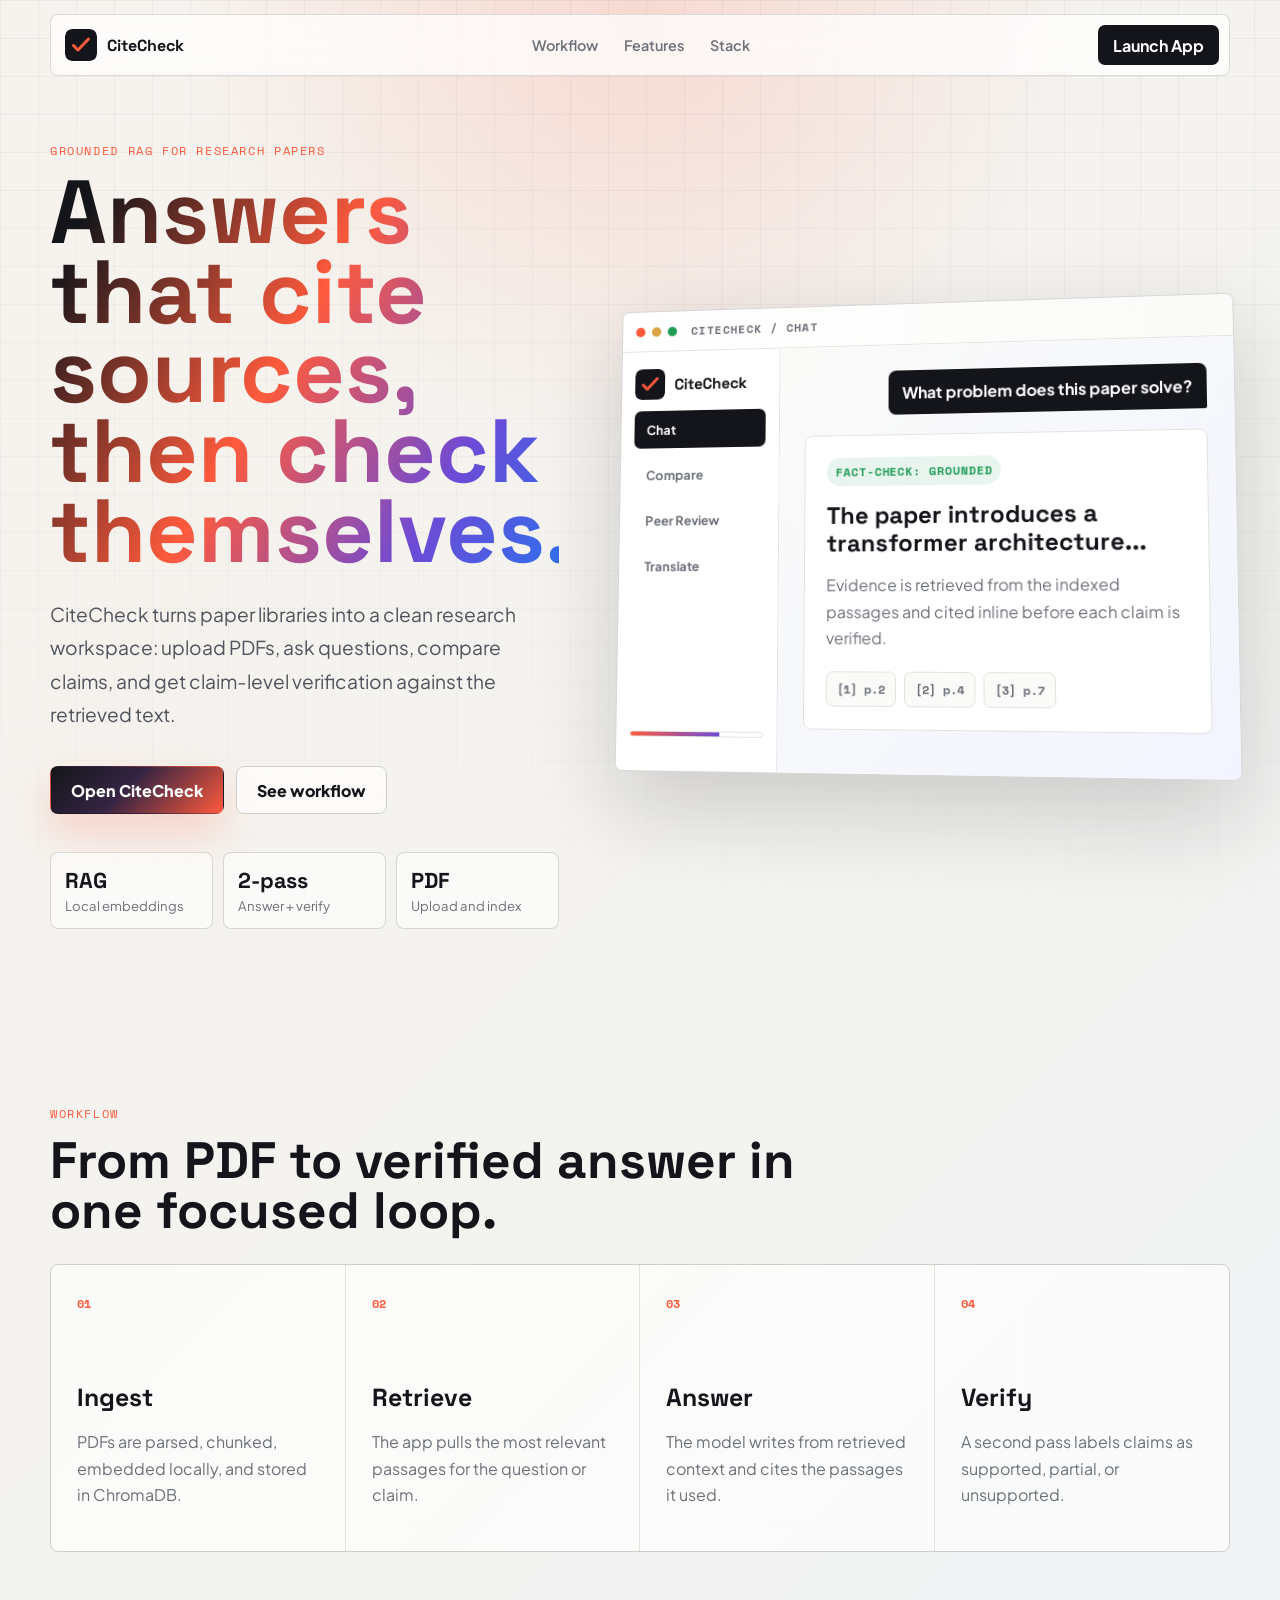
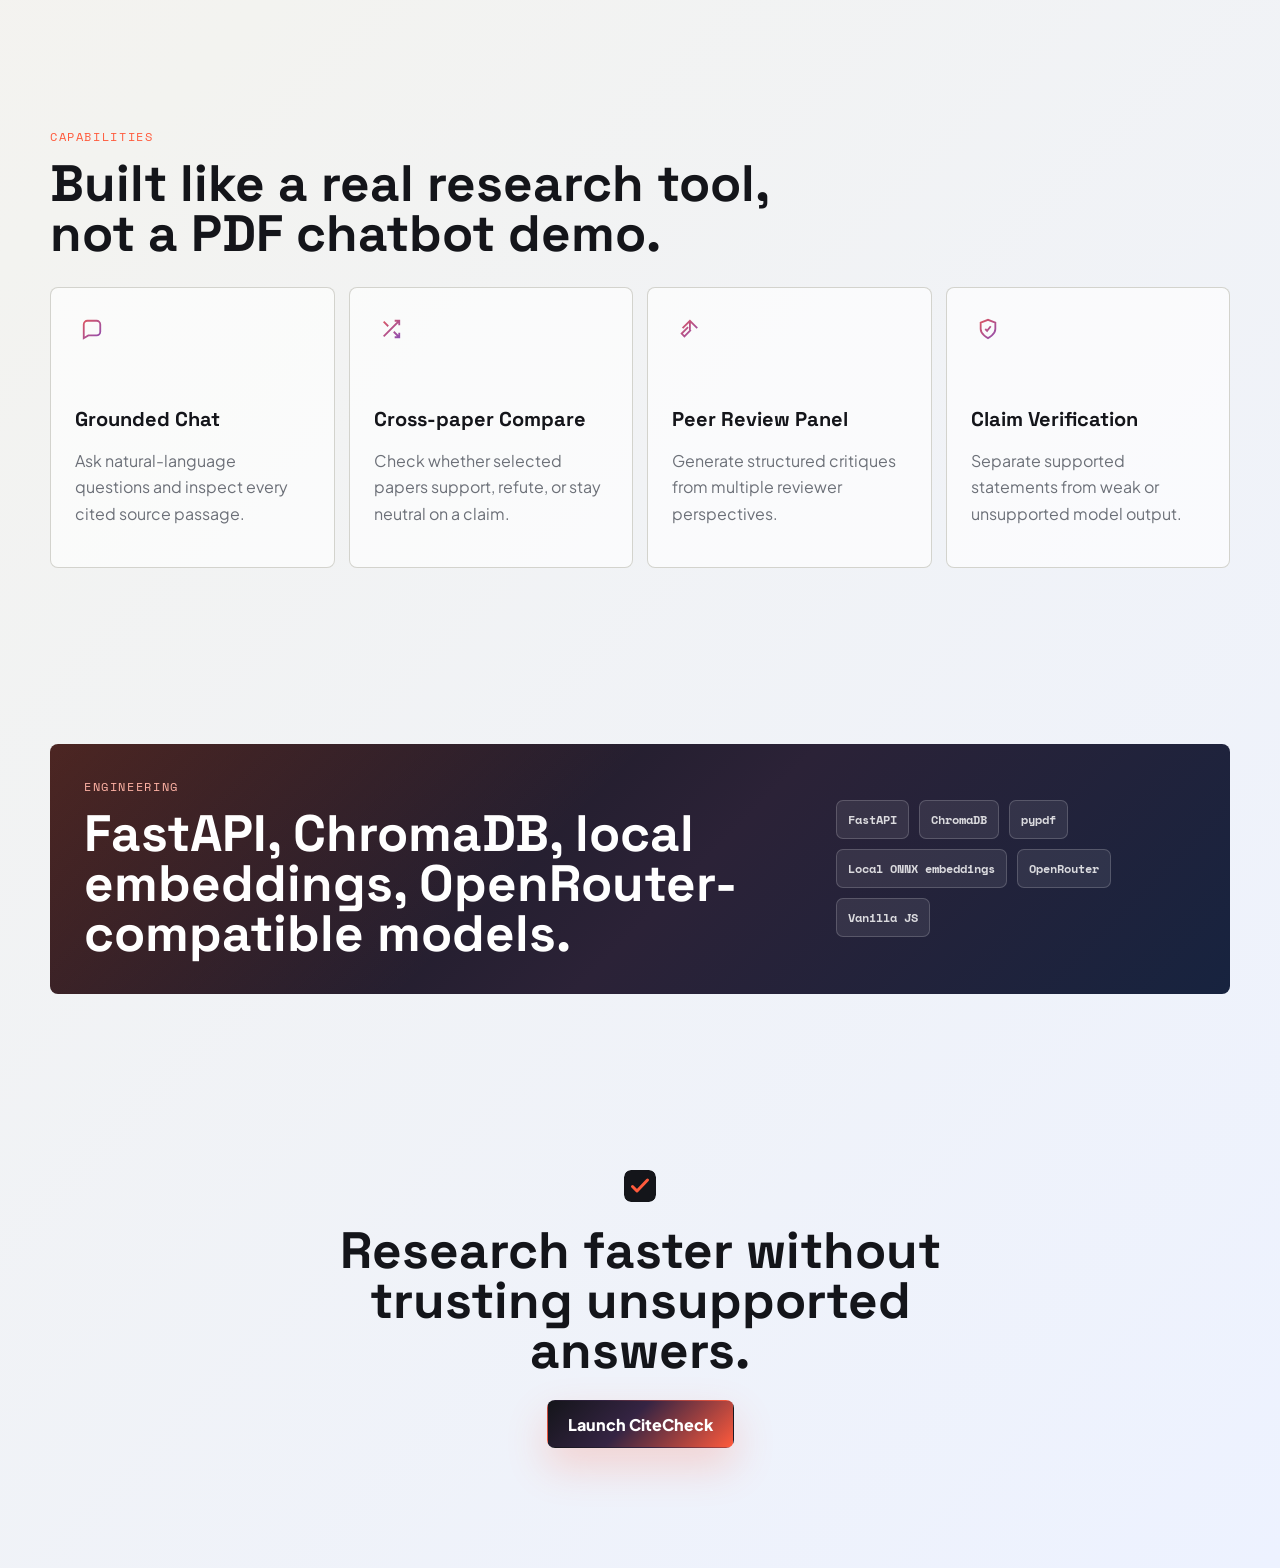
==== landing/index.html @ 8d95952c "Add Netlify landing page" ====
<!doctype html>
<html lang="en">
<head>
  <meta charset="utf-8" />
  <meta name="viewport" content="width=device-width, initial-scale=1" />
  <meta name="description" content="CiteCheck is a research-paper assistant that answers from PDFs, verifies claims, compares papers, and drafts peer-review style critiques." />
  <title>CiteCheck - Research Paper Assistant</title>
  <link rel="icon" type="image/svg+xml" href="favicon.svg" />
  <link rel="preconnect" href="https://fonts.googleapis.com" />
  <link rel="preconnect" href="https://fonts.gstatic.com" crossorigin />
  <link href="https://fonts.googleapis.com/css2?family=Space+Grotesk:wght@500;600;700&family=Plus+Jakarta+Sans:wght@400;500;600;700&family=Space+Mono:wght@400;700&display=swap" rel="stylesheet" />
  <link rel="stylesheet" href="styles.css" />
</head>
<body>
  <div class="page-shell">
    <header class="site-header" data-nav>
      <a class="brand" href="#top" aria-label="CiteCheck home">
        <img src="favicon.svg" alt="" />
        <span>CiteCheck</span>
      </a>
      <nav class="nav-links" aria-label="Primary navigation">
        <a href="#workflow">Workflow</a>
        <a href="#features">Features</a>
        <a href="#stack">Stack</a>
      </nav>
      <a class="nav-cta" href="https://web-production-8fa04.up.railway.app/" target="_blank" rel="noreferrer">Launch App</a>
    </header>

    <main id="top">
      <section class="hero section">
        <div class="hero-copy reveal">
          <p class="eyebrow">Grounded RAG for research papers</p>
          <h1>Answers that cite sources, then check themselves.</h1>
          <p class="hero-text">
            CiteCheck turns paper libraries into a clean research workspace: upload PDFs,
            ask questions, compare claims, and get claim-level verification against the retrieved text.
          </p>
          <div class="hero-actions">
            <a class="btn primary" href="https://web-production-8fa04.up.railway.app/" target="_blank" rel="noreferrer">Open CiteCheck</a>
            <a class="btn secondary" href="#workflow">See workflow</a>
          </div>
          <div class="metric-row" aria-label="Project highlights">
            <div><strong>RAG</strong><span>Local embeddings</span></div>
            <div><strong>2-pass</strong><span>Answer + verify</span></div>
            <div><strong>PDF</strong><span>Upload and index</span></div>
          </div>
        </div>

        <div class="product-stage reveal" data-depth>
          <div class="window">
            <div class="window-bar">
              <span></span><span></span><span></span>
              <p>CiteCheck / Chat</p>
            </div>
            <div class="workspace-preview">
              <aside>
                <div class="mini-brand"><img src="favicon.svg" alt="" /><b>CiteCheck</b></div>
                <button class="active">Chat</button>
                <button>Compare</button>
                <button>Peer Review</button>
                <button>Translate</button>
                <div class="meter"><i></i></div>
              </aside>
              <div class="chat-preview">
                <div class="query">What problem does this paper solve?</div>
                <article>
                  <span class="tag">Fact-check: Grounded</span>
                  <h2>The paper introduces a transformer architecture...</h2>
                  <p>Evidence is retrieved from the indexed passages and cited inline before each claim is verified.</p>
                  <div class="source-grid">
                    <span>[1] p.2</span>
                    <span>[2] p.4</span>
                    <span>[3] p.7</span>
                  </div>
                </article>
              </div>
            </div>
          </div>
        </div>
      </section>

      <section class="section workflow" id="workflow">
        <div class="section-head reveal">
          <p class="eyebrow">Workflow</p>
          <h2>From PDF to verified answer in one focused loop.</h2>
        </div>
        <div class="timeline">
          <div class="step reveal">
            <span>01</span>
            <h3>Ingest</h3>
            <p>PDFs are parsed, chunked, embedded locally, and stored in ChromaDB.</p>
          </div>
          <div class="step reveal">
            <span>02</span>
            <h3>Retrieve</h3>
            <p>The app pulls the most relevant passages for the question or claim.</p>
          </div>
          <div class="step reveal">
            <span>03</span>
            <h3>Answer</h3>
            <p>The model writes from retrieved context and cites the passages it used.</p>
          </div>
          <div class="step reveal">
            <span>04</span>
            <h3>Verify</h3>
            <p>A second pass labels claims as supported, partial, or unsupported.</p>
          </div>
        </div>
      </section>

      <section class="section features" id="features">
        <div class="section-head reveal">
          <p class="eyebrow">Capabilities</p>
          <h2>Built like a real research tool, not a PDF chatbot demo.</h2>
        </div>
        <div class="feature-grid">
          <article class="feature-card reveal">
            <i data-icon="messages"></i>
            <h3>Grounded Chat</h3>
            <p>Ask natural-language questions and inspect every cited source passage.</p>
          </article>
          <article class="feature-card reveal">
            <i data-icon="compare"></i>
            <h3>Cross-paper Compare</h3>
            <p>Check whether selected papers support, refute, or stay neutral on a claim.</p>
          </article>
          <article class="feature-card reveal">
            <i data-icon="review"></i>
            <h3>Peer Review Panel</h3>
            <p>Generate structured critiques from multiple reviewer perspectives.</p>
          </article>
          <article class="feature-card reveal">
            <i data-icon="shield"></i>
            <h3>Claim Verification</h3>
            <p>Separate supported statements from weak or unsupported model output.</p>
          </article>
        </div>
      </section>

      <section class="section stack" id="stack">
        <div class="stack-panel reveal">
          <div>
            <p class="eyebrow">Engineering</p>
            <h2>FastAPI, ChromaDB, local embeddings, OpenRouter-compatible models.</h2>
          </div>
          <div class="stack-list">
            <span>FastAPI</span>
            <span>ChromaDB</span>
            <span>pypdf</span>
            <span>Local ONNX embeddings</span>
            <span>OpenRouter</span>
            <span>Vanilla JS</span>
          </div>
        </div>
      </section>

      <section class="section final-cta reveal">
        <img src="favicon.svg" alt="" />
        <h2>Research faster without trusting unsupported answers.</h2>
        <a class="btn primary" href="https://web-production-8fa04.up.railway.app/" target="_blank" rel="noreferrer">Launch CiteCheck</a>
      </section>
    </main>
  </div>

  <script src="app.js"></script>
</body>
</html>
---- landing/styles.css ----
:root {
  --bg: #f3f3f0;
  --surface: #ffffff;
  --surface-2: #fafaf8;
  --ink: #14151a;
  --muted: #6c7078;
  --faint: #9a9ea6;
  --line: #e3e3de;
  --line-strong: #cfcfc8;
  --accent: #ff5a3c;
  --green: #1f9d57;
  --violet: #6d4ad6;
  --blue: #2f6fed;
  --font: "Plus Jakarta Sans", -apple-system, BlinkMacSystemFont, "Segoe UI", sans-serif;
  --display: "Space Grotesk", var(--font);
  --mono: "Space Mono", ui-monospace, monospace;
}

* { box-sizing: border-box; }
html { scroll-behavior: smooth; }
body {
  margin: 0;
  color: var(--ink);
  font-family: var(--font);
  background:
    radial-gradient(circle at 50% 0%, rgba(255, 90, 60, .16), transparent 28rem),
    linear-gradient(135deg, #f7f2ed 0%, #f3f3f0 42%, #edf2ff 100%);
  -webkit-font-smoothing: antialiased;
}

body::before {
  content: "";
  position: fixed;
  inset: 0;
  z-index: -1;
  background-image:
    linear-gradient(rgba(20, 21, 26, .055) 1px, transparent 1px),
    linear-gradient(90deg, rgba(20, 21, 26, .055) 1px, transparent 1px);
  background-size: 38px 38px;
  mask-image: linear-gradient(to bottom, rgba(0,0,0,.85), rgba(0,0,0,.15));
}

a { color: inherit; text-decoration: none; }
img { max-width: 100%; display: block; }

.page-shell { width: min(1180px, calc(100% - 32px)); margin: 0 auto; }

.site-header {
  position: sticky;
  top: 14px;
  z-index: 20;
  display: flex;
  align-items: center;
  justify-content: space-between;
  gap: 20px;
  margin: 14px 0 24px;
  padding: 10px 10px 10px 14px;
  border: 1px solid rgba(207, 207, 200, .75);
  border-radius: 8px;
  background: rgba(255, 255, 255, .72);
  backdrop-filter: blur(18px);
  transition: box-shadow .2s ease, border-color .2s ease;
}

.site-header.is-scrolled {
  border-color: rgba(20, 21, 26, .16);
  box-shadow: 0 18px 48px rgba(20, 21, 26, .10);
}

.brand, .mini-brand {
  display: inline-flex;
  align-items: center;
  gap: 10px;
  font-family: var(--display);
  font-weight: 700;
}

.brand img, .mini-brand img, .final-cta img { width: 32px; height: 32px; border-radius: 7px; }
.nav-links { display: flex; align-items: center; gap: 26px; color: var(--muted); font-size: .9rem; font-weight: 600; }
.nav-links a:hover { color: var(--ink); }
.nav-cta {
  display: inline-flex;
  align-items: center;
  justify-content: center;
  min-height: 40px;
  padding: 0 15px;
  border-radius: 7px;
  color: #fff;
  font-weight: 700;
  background: var(--ink);
}

.section { padding: 88px 0; }
.hero {
  min-height: calc(100vh - 90px);
  display: grid;
  grid-template-columns: minmax(0, .9fr) minmax(430px, 1.1fr);
  gap: 48px;
  align-items: center;
  padding-top: 42px;
}

.eyebrow {
  margin: 0 0 14px;
  font-family: var(--mono);
  font-size: .72rem;
  letter-spacing: .14em;
  text-transform: uppercase;
  color: var(--accent);
}

h1, h2, h3 { margin: 0; font-family: var(--display); letter-spacing: 0; }
h1 {
  max-width: 740px;
  font-size: clamp(3.15rem, 7vw, 7.1rem);
  line-height: .89;
  background: linear-gradient(120deg, #14151a 8%, #ff5a3c 46%, #6d4ad6 78%, #2f6fed 100%);
  -webkit-background-clip: text;
  background-clip: text;
  color: transparent;
}

.hero-text {
  max-width: 640px;
  margin: 26px 0 0;
  color: #4f535c;
  font-size: clamp(1rem, 1.7vw, 1.2rem);
  line-height: 1.75;
}

.hero-actions { display: flex; flex-wrap: wrap; gap: 12px; margin-top: 34px; }
.btn {
  display: inline-flex;
  align-items: center;
  justify-content: center;
  min-height: 48px;
  padding: 0 20px;
  border-radius: 8px;
  border: 1px solid var(--line-strong);
  font-weight: 800;
  transition: transform .18s ease, box-shadow .18s ease, border-color .18s ease;
}
.btn:hover { transform: translateY(-2px); }
.btn.primary {
  color: #fff;
  border-color: transparent;
  background: linear-gradient(135deg, var(--ink), #352443 44%, var(--accent));
  box-shadow: 0 18px 40px rgba(255, 90, 60, .22);
}
.btn.secondary { background: rgba(255, 255, 255, .68); }
.btn.secondary:hover { border-color: var(--ink); }

.metric-row {
  display: grid;
  grid-template-columns: repeat(3, minmax(0, 1fr));
  gap: 10px;
  max-width: 560px;
  margin-top: 38px;
}
.metric-row div {
  padding: 14px;
  border: 1px solid rgba(207, 207, 200, .82);
  border-radius: 8px;
  background: rgba(255, 255, 255, .58);
}
.metric-row strong { display: block; font-family: var(--display); font-size: 1.35rem; }
.metric-row span { display: block; margin-top: 3px; color: var(--muted); font-size: .82rem; }

.product-stage { perspective: 1200px; }
.window {
  overflow: hidden;
  border: 1px solid rgba(20, 21, 26, .16);
  border-radius: 8px;
  background: rgba(255,255,255,.74);
  box-shadow: 0 34px 90px rgba(20, 21, 26, .18);
  transform: rotateX(4deg) rotateY(-7deg);
  transition: transform .35s ease;
}
.product-stage:hover .window { transform: rotateX(0) rotateY(0) translateY(-4px); }
.window-bar {
  display: flex;
  align-items: center;
  gap: 7px;
  min-height: 42px;
  padding: 0 14px;
  border-bottom: 1px solid var(--line);
  background: linear-gradient(90deg, #fff, #fafaf8);
}
.window-bar span { width: 10px; height: 10px; border-radius: 50%; background: var(--line-strong); }
.window-bar span:nth-child(1) { background: var(--accent); }
.window-bar span:nth-child(2) { background: #d9a441; }
.window-bar span:nth-child(3) { background: var(--green); }
.window-bar p { margin-left: 8px; color: var(--muted); font: 700 .72rem var(--mono); text-transform: uppercase; letter-spacing: .12em; }

.workspace-preview { display: grid; grid-template-columns: 168px 1fr; min-height: 430px; }
.workspace-preview aside {
  padding: 18px 14px;
  border-right: 1px solid var(--line);
  background: var(--surface);
}
.workspace-preview aside button {
  display: block;
  width: 100%;
  margin-top: 8px;
  padding: 10px 12px;
  border: 1px solid transparent;
  border-radius: 7px;
  color: var(--muted);
  background: transparent;
  text-align: left;
  font: 700 .82rem var(--font);
}
.workspace-preview aside button.active { color: #fff; background: var(--ink); }
.meter { height: 6px; margin-top: 148px; overflow: hidden; border: 1px solid var(--line); border-radius: 999px; }
.meter i { display: block; width: 68%; height: 100%; background: linear-gradient(90deg, var(--accent), var(--violet)); }
.chat-preview { padding: 26px; background: linear-gradient(135deg, #fafaf8, #f2f5ff); }
.query {
  width: fit-content;
  margin-left: auto;
  padding: 12px 14px;
  border-radius: 8px 8px 2px 8px;
  color: #fff;
  background: var(--ink);
  font-weight: 700;
}
.chat-preview article {
  margin-top: 20px;
  padding: 22px;
  border: 1px solid var(--line);
  border-radius: 8px;
  background: #fff;
}
.tag {
  display: inline-flex;
  padding: 6px 9px;
  border-radius: 999px;
  color: var(--green);
  background: rgba(31, 157, 87, .10);
  font: 700 .72rem var(--mono);
  text-transform: uppercase;
  letter-spacing: .08em;
}
.chat-preview h2 { margin-top: 16px; font-size: 1.5rem; line-height: 1.15; }
.chat-preview p { color: var(--muted); line-height: 1.65; }
.source-grid { display: flex; gap: 8px; flex-wrap: wrap; margin-top: 20px; }
.source-grid span {
  padding: 8px 10px;
  border: 1px solid var(--line);
  border-radius: 7px;
  color: var(--muted);
  background: var(--surface-2);
  font: 700 .75rem var(--mono);
}

.section-head { max-width: 780px; margin-bottom: 28px; }
.section-head h2, .stack-panel h2, .final-cta h2 {
  font-size: clamp(2rem, 4vw, 4rem);
  line-height: .98;
}

.timeline {
  display: grid;
  grid-template-columns: repeat(4, minmax(0, 1fr));
  border: 1px solid var(--line-strong);
  border-radius: 8px;
  overflow: hidden;
  background: rgba(255,255,255,.62);
}
.step {
  min-height: 260px;
  padding: 26px;
  border-right: 1px solid var(--line);
}
.step:last-child { border-right: 0; }
.step span { color: var(--accent); font: 700 .76rem var(--mono); }
.step h3 { margin-top: 70px; font-size: 1.55rem; }
.step p { color: var(--muted); line-height: 1.65; }

.feature-grid {
  display: grid;
  grid-template-columns: repeat(4, minmax(0, 1fr));
  gap: 14px;
}
.feature-card {
  min-height: 250px;
  padding: 24px;
  border: 1px solid rgba(207,207,200,.9);
  border-radius: 8px;
  background: rgba(255, 255, 255, .64);
  transition: transform .18s ease, border-color .18s ease, box-shadow .18s ease;
}
.feature-card:hover {
  transform: translateY(-5px);
  border-color: rgba(255,90,60,.5);
  box-shadow: 0 22px 50px rgba(20, 21, 26, .10);
}
.feature-card i {
  display: block;
  width: 34px;
  height: 34px;
  border-radius: 8px;
  background: linear-gradient(135deg, var(--accent), var(--violet));
  mask: var(--icon) center / 22px 22px no-repeat;
}
.feature-card [data-icon="messages"] { --icon: url("data:image/svg+xml,%3Csvg xmlns='http://www.w3.org/2000/svg' fill='none' viewBox='0 0 24 24' stroke='black' stroke-width='2'%3E%3Cpath d='M21 15a4 4 0 0 1-4 4H8l-5 3V7a4 4 0 0 1 4-4h10a4 4 0 0 1 4 4z'/%3E%3C/svg%3E"); }
.feature-card [data-icon="compare"] { --icon: url("data:image/svg+xml,%3Csvg xmlns='http://www.w3.org/2000/svg' fill='none' viewBox='0 0 24 24' stroke='black' stroke-width='2'%3E%3Cpath d='M16 3h5v5M4 20l17-17M21 16v5h-5M15 15l6 6M4 4l5 5'/%3E%3C/svg%3E"); }
.feature-card [data-icon="review"] { --icon: url("data:image/svg+xml,%3Csvg xmlns='http://www.w3.org/2000/svg' fill='none' viewBox='0 0 24 24' stroke='black' stroke-width='2'%3E%3Cpath d='m14 13-7 7-3-3 7-7M5 11l8-8 8 8M13 3v10'/%3E%3C/svg%3E"); }
.feature-card [data-icon="shield"] { --icon: url("data:image/svg+xml,%3Csvg xmlns='http://www.w3.org/2000/svg' fill='none' viewBox='0 0 24 24' stroke='black' stroke-width='2'%3E%3Cpath d='M12 22s8-4 8-10V5l-8-3-8 3v7c0 6 8 10 8 10Z'/%3E%3Cpath d='m9 12 2 2 4-5'/%3E%3C/svg%3E"); }
.feature-card h3 { margin-top: 60px; font-size: 1.25rem; }
.feature-card p { color: var(--muted); line-height: 1.65; }

.stack-panel {
  display: grid;
  grid-template-columns: minmax(0, 1fr) 360px;
  gap: 40px;
  align-items: center;
  padding: 34px;
  border-radius: 8px;
  color: #fff;
  background:
    linear-gradient(135deg, rgba(255,90,60,.24), transparent 42%),
    linear-gradient(135deg, #14151a, #2b2237 54%, #17233f);
}
.stack-panel .eyebrow { color: #ffb3a5; }
.stack-list { display: flex; flex-wrap: wrap; gap: 10px; }
.stack-list span {
  padding: 9px 11px;
  border: 1px solid rgba(255,255,255,.18);
  border-radius: 7px;
  background: rgba(255,255,255,.08);
  color: rgba(255,255,255,.82);
  font: 700 .78rem var(--mono);
}

.final-cta {
  display: grid;
  place-items: center;
  text-align: center;
  gap: 24px;
  padding-bottom: 120px;
}
.final-cta h2 { max-width: 760px; }

.reveal {
  opacity: 0;
  transform: translateY(26px);
  transition: opacity .7s ease, transform .7s ease;
  transition-delay: var(--delay, 0ms);
}
.reveal.is-visible { opacity: 1; transform: translateY(0); }

@media (max-width: 980px) {
  .hero { grid-template-columns: 1fr; gap: 34px; }
  .product-stage { order: -1; }
  .window { transform: none; }
  .timeline, .feature-grid { grid-template-columns: repeat(2, minmax(0, 1fr)); }
  .step:nth-child(2) { border-right: 0; }
  .step:nth-child(-n+2) { border-bottom: 1px solid var(--line); }
  .stack-panel { grid-template-columns: 1fr; }
}

@media (max-width: 680px) {
  .page-shell { width: min(100% - 20px, 1180px); }
  .site-header { top: 8px; margin-top: 8px; }
  .nav-links { display: none; }
  .nav-cta { min-height: 38px; padding: 0 12px; font-size: .86rem; }
  .section { padding: 64px 0; }
  .hero { min-height: auto; padding-top: 24px; }
  h1 { font-size: clamp(3rem, 18vw, 4.7rem); }
  .metric-row, .timeline, .feature-grid { grid-template-columns: 1fr; }
  .workspace-preview { grid-template-columns: 1fr; }
  .workspace-preview aside { display: none; }
  .chat-preview { padding: 16px; }
  .query { margin-left: 0; }
  .step { min-height: auto; border-right: 0; border-bottom: 1px solid var(--line); }
  .step:last-child { border-bottom: 0; }
  .step h3 { margin-top: 44px; }
  .feature-card { min-height: 220px; }
}

@media (prefers-reduced-motion: reduce) {
  html { scroll-behavior: auto; }
  *, *::before, *::after {
    animation-duration: .01ms !important;
    animation-iteration-count: 1 !important;
    scroll-behavior: auto !important;
    transition-duration: .01ms !important;
  }
  .reveal { opacity: 1; transform: none; }
}
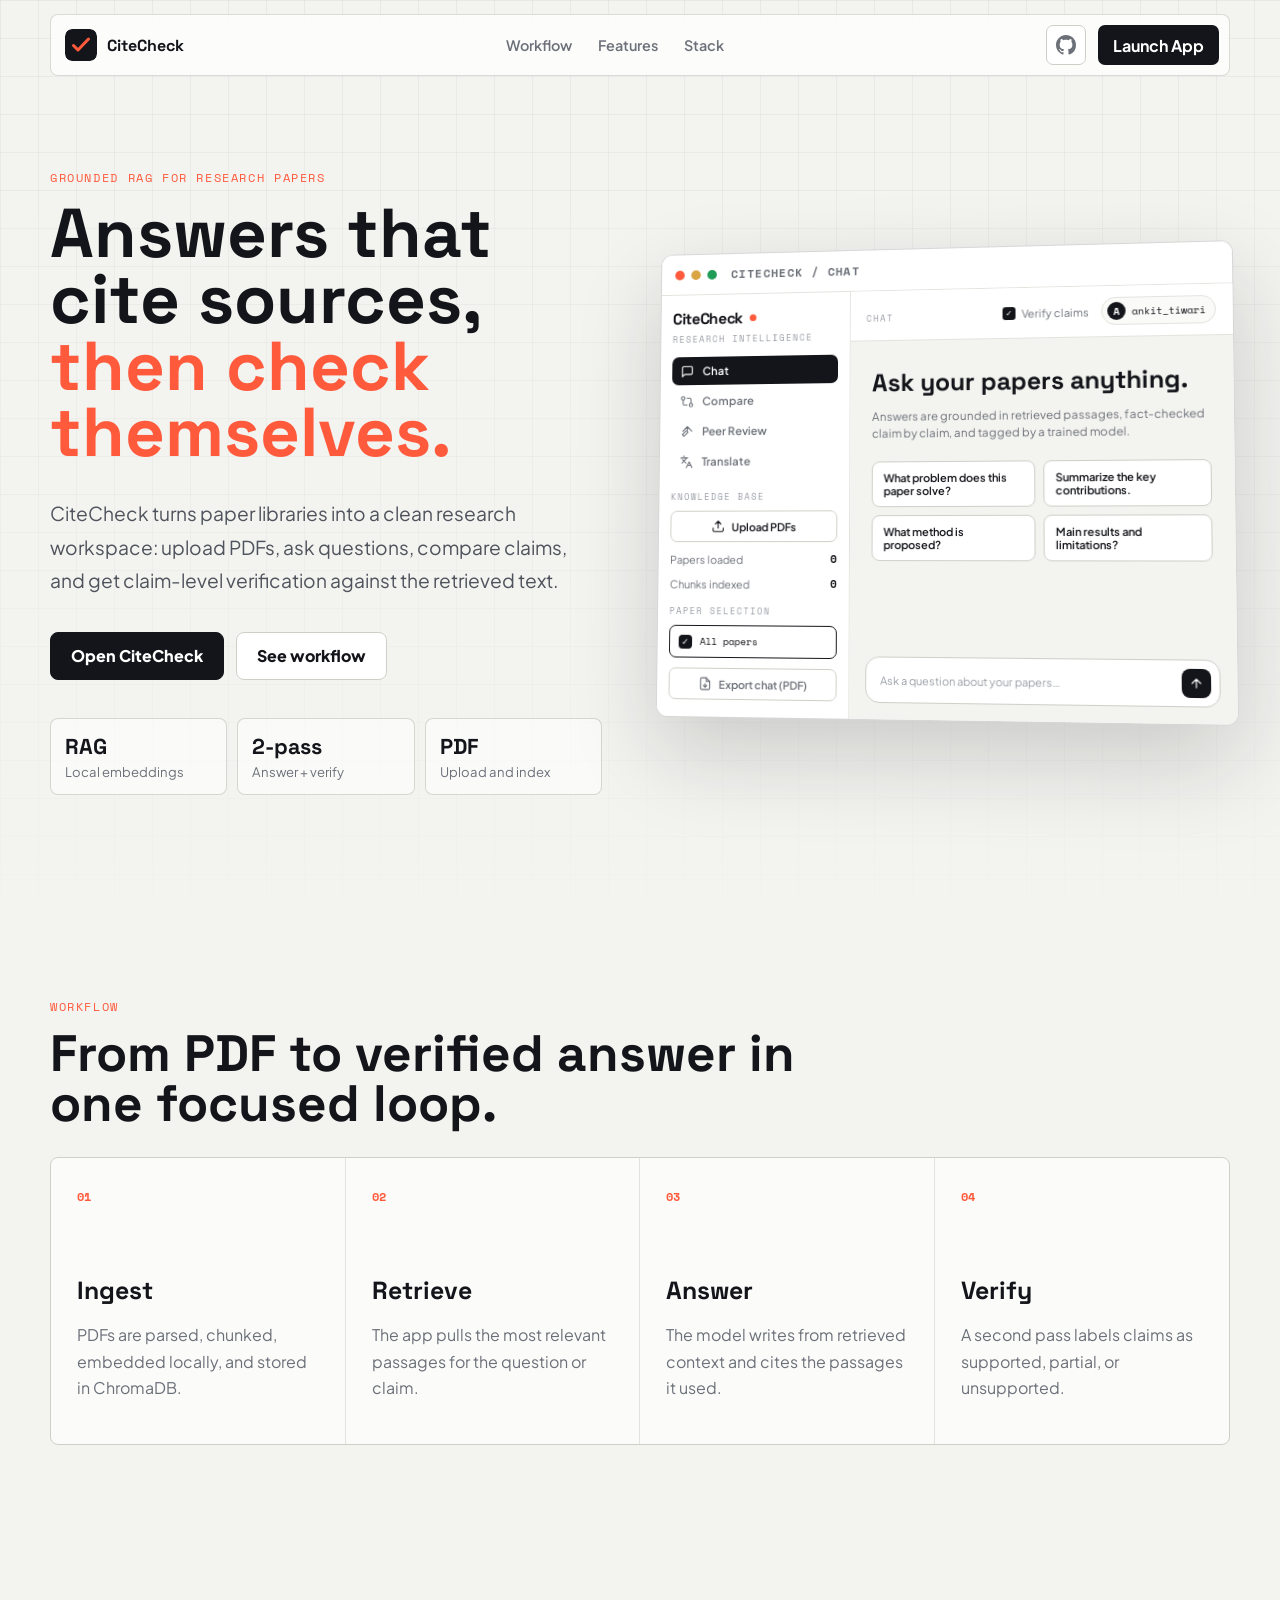
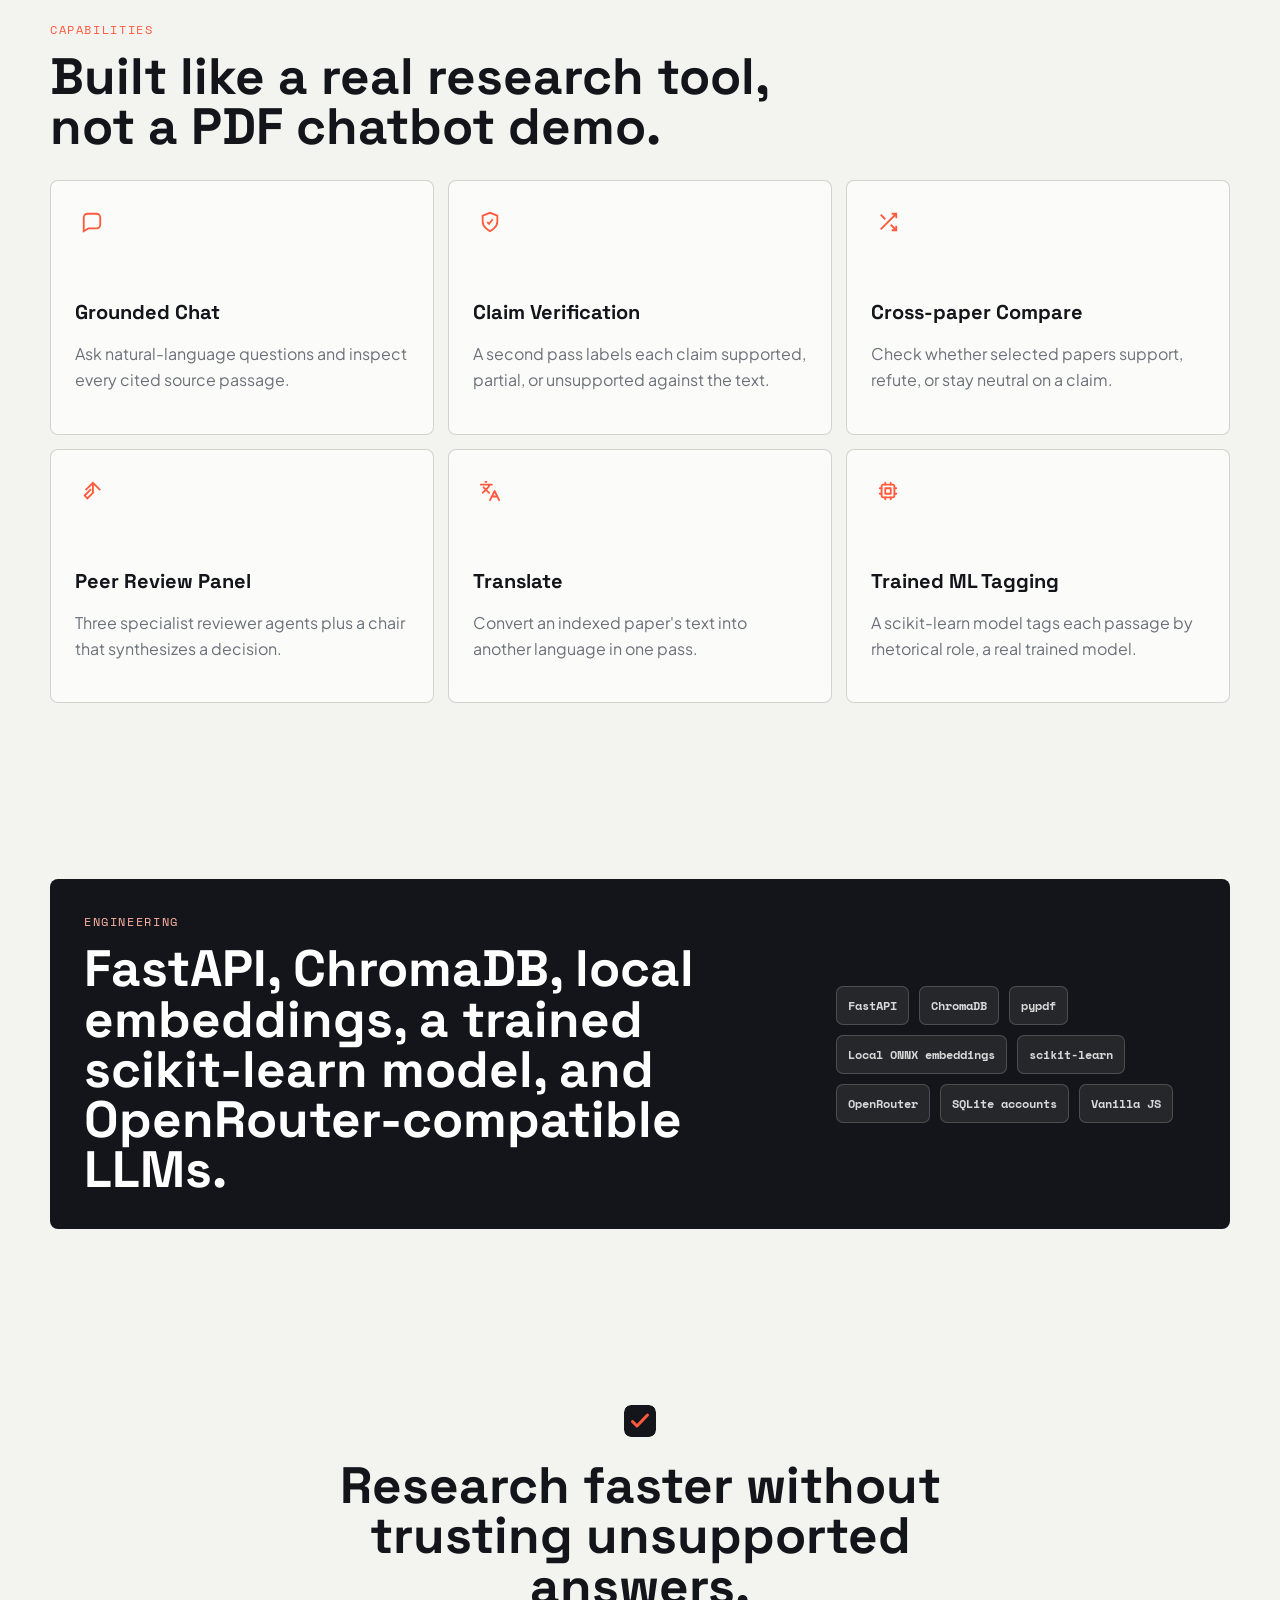
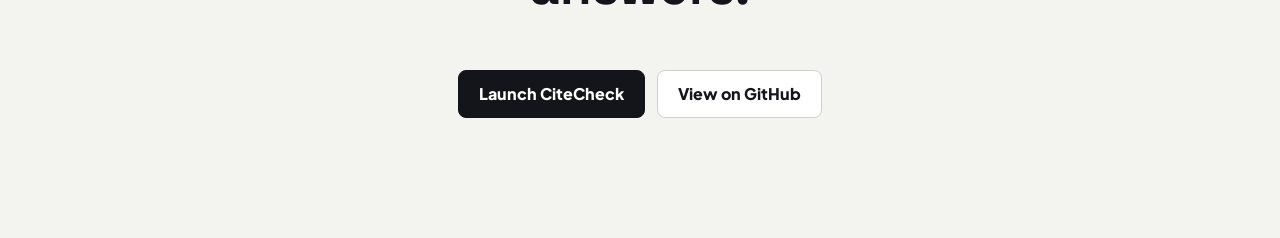
==== commit 6893949b: "Add accounts, fix delete crash, flatten landing, polish docs - Accounts: login/signup (PBKDF2 + sess" ====
--- a/landing/index.html
+++ b/landing/index.html
@@ -9,7 +9,7 @@
   <link rel="preconnect" href="https://fonts.googleapis.com" />
   <link rel="preconnect" href="https://fonts.gstatic.com" crossorigin />
   <link href="https://fonts.googleapis.com/css2?family=Space+Grotesk:wght@500;600;700&family=Plus+Jakarta+Sans:wght@400;500;600;700&family=Space+Mono:wght@400;700&display=swap" rel="stylesheet" />
-  <link rel="stylesheet" href="styles.css" />
+  <link rel="stylesheet" href="styles.css?v=6" />
 </head>
 <body>
   <div class="page-shell">
@@ -23,20 +23,25 @@
         <a href="#features">Features</a>
         <a href="#stack">Stack</a>
       </nav>
-      <a class="nav-cta" href="https://web-production-8fa04.up.railway.app/" target="_blank" rel="noreferrer">Launch App</a>
+      <div class="header-actions">
+        <a class="nav-gh" href="https://github.com/ankitkumartiwari-web/citecheck" target="_blank" rel="noreferrer" aria-label="View source on GitHub" title="GitHub repo">
+          <svg width="20" height="20" viewBox="0 0 16 16" fill="currentColor" aria-hidden="true"><path d="M8 0C3.58 0 0 3.58 0 8c0 3.54 2.29 6.53 5.47 7.59.4.07.55-.17.55-.38 0-.19-.01-.82-.01-1.49-2.01.37-2.53-.49-2.69-.94-.09-.23-.48-.94-.82-1.13-.28-.15-.68-.52-.01-.53.63-.01 1.08.58 1.23.82.72 1.21 1.87.87 2.33.66.07-.52.28-.87.51-1.07-1.78-.2-3.64-.89-3.64-3.95 0-.87.31-1.59.82-2.15-.08-.2-.36-1.02.08-2.12 0 0 .67-.21 2.2.82.64-.18 1.32-.27 2-.27.68 0 1.36.09 2 .27 1.53-1.04 2.2-.82 2.2-.82.44 1.1.16 1.92.08 2.12.51.56.82 1.27.82 2.15 0 3.07-1.87 3.75-3.65 3.95.29.25.54.73.54 1.48 0 1.07-.01 1.93-.01 2.2 0 .21.15.46.55.38A8.013 8.013 0 0 0 16 8c0-4.42-3.58-8-8-8Z"></path></svg>
+        </a>
+        <a class="nav-cta" href="https://citecheck.up.railway.app/" target="_blank" rel="noreferrer">Launch App</a>
+      </div>
     </header>
 
     <main id="top">
       <section class="hero section">
         <div class="hero-copy reveal">
           <p class="eyebrow">Grounded RAG for research papers</p>
-          <h1>Answers that cite sources, then check themselves.</h1>
+          <h1>Answers that cite sources, <span class="accent">then check themselves.</span></h1>
           <p class="hero-text">
             CiteCheck turns paper libraries into a clean research workspace: upload PDFs,
             ask questions, compare claims, and get claim-level verification against the retrieved text.
           </p>
           <div class="hero-actions">
-            <a class="btn primary" href="https://web-production-8fa04.up.railway.app/" target="_blank" rel="noreferrer">Open CiteCheck</a>
+            <a class="btn primary" href="https://citecheck.up.railway.app/" target="_blank" rel="noreferrer">Open CiteCheck</a>
             <a class="btn secondary" href="#workflow">See workflow</a>
           </div>
           <div class="metric-row" aria-label="Project highlights">
@@ -53,26 +58,57 @@
               <p>CiteCheck / Chat</p>
             </div>
             <div class="workspace-preview">
-              <aside>
-                <div class="mini-brand"><img src="favicon.svg" alt="" /><b>CiteCheck</b></div>
-                <button class="active">Chat</button>
-                <button>Compare</button>
-                <button>Peer Review</button>
-                <button>Translate</button>
-                <div class="meter"><i></i></div>
+              <aside class="wp-side">
+                <div class="wp-brand"><b>CiteCheck</b><span class="wp-dot"></span></div>
+                <div class="wp-eyebrow">Research Intelligence</div>
+                <nav class="wp-nav">
+                  <span class="wp-item active">
+                    <svg class="wp-ic" viewBox="0 0 24 24"><path d="M21 15a2 2 0 0 1-2 2H7l-4 4V5a2 2 0 0 1 2-2h14a2 2 0 0 1 2 2z"/></svg>Chat
+                  </span>
+                  <span class="wp-item">
+                    <svg class="wp-ic" viewBox="0 0 24 24"><circle cx="5" cy="6" r="3"/><circle cx="19" cy="18" r="3"/><path d="M12 6h5a2 2 0 0 1 2 2v7M12 18H7a2 2 0 0 1-2-2V9"/></svg>Compare
+                  </span>
+                  <span class="wp-item">
+                    <svg class="wp-ic" viewBox="0 0 24 24"><path d="m14 13-7 7-3-3 7-7M5 11l8-8 8 8M13 3v10"/></svg>Peer Review
+                  </span>
+                  <span class="wp-item">
+                    <svg class="wp-ic" viewBox="0 0 24 24"><path d="m5 8 6 6M4 14l6-6 2-3M2 5h12M7 2h1M22 22l-5-10-5 10M14 18h6"/></svg>Translate
+                  </span>
+                </nav>
+                <div class="wp-sec">Knowledge Base</div>
+                <span class="wp-btn">
+                  <svg class="wp-ic" viewBox="0 0 24 24"><path d="M21 15v4a2 2 0 0 1-2 2H5a2 2 0 0 1-2-2v-4M17 8l-5-5-5 5M12 3v12"/></svg>Upload PDFs
+                </span>
+                <div class="wp-stat"><span>Papers loaded</span><b>0</b></div>
+                <div class="wp-stat"><span>Chunks indexed</span><b>0</b></div>
+                <div class="wp-sec">Paper Selection</div>
+                <div class="wp-pill"><span class="wp-check">✓</span>All papers</div>
+                <span class="wp-btn subtle">
+                  <svg class="wp-ic" viewBox="0 0 24 24"><path d="M14 2H6a2 2 0 0 0-2 2v16a2 2 0 0 0 2 2h12a2 2 0 0 0 2-2V8z"/><path d="M14 2v6h6M12 18v-6M9 15l3 3 3-3"/></svg>Export chat (PDF)
+                </span>
               </aside>
-              <div class="chat-preview">
-                <div class="query">What problem does this paper solve?</div>
-                <article>
-                  <span class="tag">Fact-check: Grounded</span>
-                  <h2>The paper introduces a transformer architecture...</h2>
-                  <p>Evidence is retrieved from the indexed passages and cited inline before each claim is verified.</p>
-                  <div class="source-grid">
-                    <span>[1] p.2</span>
-                    <span>[2] p.4</span>
-                    <span>[3] p.7</span>
+              <div class="wp-main">
+                <div class="wp-top">
+                  <span class="wp-eyebrow">Chat</span>
+                  <div class="wp-top-right">
+                    <span class="wp-verify"><span class="wp-box">✓</span>Verify claims</span>
+                    <span class="wp-user"><span class="wp-ava">A</span>ankit_tiwari</span>
                   </div>
-                </article>
+                </div>
+                <div class="wp-empty">
+                  <h2>Ask your papers anything.</h2>
+                  <p>Answers are grounded in retrieved passages, fact-checked claim by claim, and tagged by a trained model.</p>
+                  <div class="wp-chips">
+                    <span>What problem does this paper solve?</span>
+                    <span>Summarize the key contributions.</span>
+                    <span>What method is proposed?</span>
+                    <span>Main results and limitations?</span>
+                  </div>
+                </div>
+                <div class="wp-composer">
+                  <span class="wp-input">Ask a question about your papers…</span>
+                  <span class="wp-send"><svg class="wp-ic" viewBox="0 0 24 24"><path d="M12 19V5M5 12l7-7 7 7"/></svg></span>
+                </div>
               </div>
             </div>
           </div>
@@ -120,6 +156,11 @@
             <p>Ask natural-language questions and inspect every cited source passage.</p>
           </article>
           <article class="feature-card reveal">
+            <i data-icon="shield"></i>
+            <h3>Claim Verification</h3>
+            <p>A second pass labels each claim supported, partial, or unsupported against the text.</p>
+          </article>
+          <article class="feature-card reveal">
             <i data-icon="compare"></i>
             <h3>Cross-paper Compare</h3>
             <p>Check whether selected papers support, refute, or stay neutral on a claim.</p>
@@ -127,12 +168,17 @@
           <article class="feature-card reveal">
             <i data-icon="review"></i>
             <h3>Peer Review Panel</h3>
-            <p>Generate structured critiques from multiple reviewer perspectives.</p>
-          </article>
-          <article class="feature-card reveal">
-            <i data-icon="shield"></i>
-            <h3>Claim Verification</h3>
-            <p>Separate supported statements from weak or unsupported model output.</p>
+            <p>Three specialist reviewer agents plus a chair that synthesizes a decision.</p>
+          </article>
+          <article class="feature-card reveal">
+            <i data-icon="translate"></i>
+            <h3>Translate</h3>
+            <p>Convert an indexed paper's text into another language in one pass.</p>
+          </article>
+          <article class="feature-card reveal">
+            <i data-icon="model"></i>
+            <h3>Trained ML Tagging</h3>
+            <p>A scikit-learn model tags each passage by rhetorical role, a real trained model.</p>
           </article>
         </div>
       </section>
@@ -141,14 +187,16 @@
         <div class="stack-panel reveal">
           <div>
             <p class="eyebrow">Engineering</p>
-            <h2>FastAPI, ChromaDB, local embeddings, OpenRouter-compatible models.</h2>
+            <h2>FastAPI, ChromaDB, local embeddings, a trained scikit-learn model, and OpenRouter-compatible LLMs.</h2>
           </div>
           <div class="stack-list">
             <span>FastAPI</span>
             <span>ChromaDB</span>
             <span>pypdf</span>
             <span>Local ONNX embeddings</span>
+            <span>scikit-learn</span>
             <span>OpenRouter</span>
+            <span>SQLite accounts</span>
             <span>Vanilla JS</span>
           </div>
         </div>
@@ -157,11 +205,14 @@
       <section class="section final-cta reveal">
         <img src="favicon.svg" alt="" />
         <h2>Research faster without trusting unsupported answers.</h2>
-        <a class="btn primary" href="https://web-production-8fa04.up.railway.app/" target="_blank" rel="noreferrer">Launch CiteCheck</a>
+        <div class="hero-actions">
+          <a class="btn primary" href="https://citecheck.up.railway.app/" target="_blank" rel="noreferrer">Launch CiteCheck</a>
+          <a class="btn secondary" href="https://github.com/ankitkumartiwari-web/citecheck" target="_blank" rel="noreferrer">View on GitHub</a>
+        </div>
       </section>
     </main>
   </div>
 
-  <script src="app.js"></script>
+  <script src="app.js?v=6"></script>
 </body>
 </html>
--- a/landing/styles.css
+++ b/landing/styles.css
@@ -22,9 +22,7 @@
   margin: 0;
   color: var(--ink);
   font-family: var(--font);
-  background:
-    radial-gradient(circle at 50% 0%, rgba(255, 90, 60, .16), transparent 28rem),
-    linear-gradient(135deg, #f7f2ed 0%, #f3f3f0 42%, #edf2ff 100%);
+  background: var(--bg);
   -webkit-font-smoothing: antialiased;
 }
 
@@ -78,6 +76,20 @@
 .brand img, .mini-brand img, .final-cta img { width: 32px; height: 32px; border-radius: 7px; }
 .nav-links { display: flex; align-items: center; gap: 26px; color: var(--muted); font-size: .9rem; font-weight: 600; }
 .nav-links a:hover { color: var(--ink); }
+.header-actions { display: inline-flex; align-items: center; gap: 12px; }
+.nav-gh {
+  display: inline-flex;
+  align-items: center;
+  justify-content: center;
+  width: 40px;
+  height: 40px;
+  border-radius: 7px;
+  border: 1px solid var(--line-strong);
+  background: var(--surface);
+  color: var(--muted);
+  transition: color .18s ease, border-color .18s ease;
+}
+.nav-gh:hover { color: var(--ink); border-color: var(--ink); }
 .nav-cta {
   display: inline-flex;
   align-items: center;
@@ -94,7 +106,7 @@
 .hero {
   min-height: calc(100vh - 90px);
   display: grid;
-  grid-template-columns: minmax(0, .9fr) minmax(430px, 1.1fr);
+  grid-template-columns: minmax(0, 1fr) minmax(0, 1.05fr);
   gap: 48px;
   align-items: center;
   padding-top: 42px;
@@ -111,14 +123,16 @@
 
 h1, h2, h3 { margin: 0; font-family: var(--display); letter-spacing: 0; }
 h1 {
-  max-width: 740px;
-  font-size: clamp(3.15rem, 7vw, 7.1rem);
-  line-height: .89;
-  background: linear-gradient(120deg, #14151a 8%, #ff5a3c 46%, #6d4ad6 78%, #2f6fed 100%);
-  -webkit-background-clip: text;
-  background-clip: text;
-  color: transparent;
-}
+  max-width: 16ch;
+  font-size: clamp(2.6rem, 5.4vw, 5.2rem);
+  line-height: .96;
+  overflow-wrap: break-word;
+  hyphens: auto;
+  color: var(--ink);
+  padding-bottom: .08em;   /* room so descenders don't shave the last line */
+}
+/* flat coral accent on the second clause: a pop, not a gradient */
+h1 .accent { color: var(--accent); }
 
 .hero-text {
   max-width: 640px;
@@ -143,11 +157,11 @@
 .btn:hover { transform: translateY(-2px); }
 .btn.primary {
   color: #fff;
-  border-color: transparent;
-  background: linear-gradient(135deg, var(--ink), #352443 44%, var(--accent));
-  box-shadow: 0 18px 40px rgba(255, 90, 60, .22);
-}
-.btn.secondary { background: rgba(255, 255, 255, .68); }
+  border-color: var(--ink);
+  background: var(--ink);
+}
+.btn.primary:hover { background: #000; }
+.btn.secondary { background: var(--surface); }
 .btn.secondary:hover { border-color: var(--ink); }
 
 .metric-row {
@@ -166,17 +180,18 @@
 .metric-row strong { display: block; font-family: var(--display); font-size: 1.35rem; }
 .metric-row span { display: block; margin-top: 3px; color: var(--muted); font-size: .82rem; }
 
-.product-stage { perspective: 1200px; }
+.product-stage { min-width: 0; perspective: 1200px; }
 .window {
   overflow: hidden;
+  width: 100%;
   border: 1px solid rgba(20, 21, 26, .16);
-  border-radius: 8px;
+  border-radius: 12px;
   background: rgba(255,255,255,.74);
   box-shadow: 0 34px 90px rgba(20, 21, 26, .18);
-  transform: rotateX(4deg) rotateY(-7deg);
-  transition: transform .35s ease;
-}
-.product-stage:hover .window { transform: rotateX(0) rotateY(0) translateY(-4px); }
+  transform: rotateX(3deg) rotateY(-6deg);
+  transition: transform .35s ease, box-shadow .35s ease;
+}
+.product-stage:hover .window { transform: rotateX(0) rotateY(0) translateY(-4px); box-shadow: 0 40px 100px rgba(20, 21, 26, .22); }
 .window-bar {
   display: flex;
   align-items: center;
@@ -184,7 +199,7 @@
   min-height: 42px;
   padding: 0 14px;
   border-bottom: 1px solid var(--line);
-  background: linear-gradient(90deg, #fff, #fafaf8);
+  background: var(--surface);
 }
 .window-bar span { width: 10px; height: 10px; border-radius: 50%; background: var(--line-strong); }
 .window-bar span:nth-child(1) { background: var(--accent); }
@@ -192,65 +207,40 @@
 .window-bar span:nth-child(3) { background: var(--green); }
 .window-bar p { margin-left: 8px; color: var(--muted); font: 700 .72rem var(--mono); text-transform: uppercase; letter-spacing: .12em; }
 
-.workspace-preview { display: grid; grid-template-columns: 168px 1fr; min-height: 430px; }
-.workspace-preview aside {
-  padding: 18px 14px;
-  border-right: 1px solid var(--line);
-  background: var(--surface);
-}
-.workspace-preview aside button {
-  display: block;
-  width: 100%;
-  margin-top: 8px;
-  padding: 10px 12px;
-  border: 1px solid transparent;
-  border-radius: 7px;
-  color: var(--muted);
-  background: transparent;
-  text-align: left;
-  font: 700 .82rem var(--font);
-}
-.workspace-preview aside button.active { color: #fff; background: var(--ink); }
-.meter { height: 6px; margin-top: 148px; overflow: hidden; border: 1px solid var(--line); border-radius: 999px; }
-.meter i { display: block; width: 68%; height: 100%; background: linear-gradient(90deg, var(--accent), var(--violet)); }
-.chat-preview { padding: 26px; background: linear-gradient(135deg, #fafaf8, #f2f5ff); }
-.query {
-  width: fit-content;
-  margin-left: auto;
-  padding: 12px 14px;
-  border-radius: 8px 8px 2px 8px;
-  color: #fff;
-  background: var(--ink);
-  font-weight: 700;
-}
-.chat-preview article {
-  margin-top: 20px;
-  padding: 22px;
-  border: 1px solid var(--line);
-  border-radius: 8px;
-  background: #fff;
-}
-.tag {
-  display: inline-flex;
-  padding: 6px 9px;
-  border-radius: 999px;
-  color: var(--green);
-  background: rgba(31, 157, 87, .10);
-  font: 700 .72rem var(--mono);
-  text-transform: uppercase;
-  letter-spacing: .08em;
-}
-.chat-preview h2 { margin-top: 16px; font-size: 1.5rem; line-height: 1.15; }
-.chat-preview p { color: var(--muted); line-height: 1.65; }
-.source-grid { display: flex; gap: 8px; flex-wrap: wrap; margin-top: 20px; }
-.source-grid span {
-  padding: 8px 10px;
-  border: 1px solid var(--line);
-  border-radius: 7px;
-  color: var(--muted);
-  background: var(--surface-2);
-  font: 700 .75rem var(--mono);
-}
+/* Mockup that mirrors the real CiteCheck app empty-state */
+.workspace-preview { display: grid; grid-template-columns: 198px 1fr; min-height: 430px; font-size: 11px; }
+.wp-ic { width: 14px; height: 14px; flex: 0 0 auto; fill: none; stroke: currentColor; stroke-width: 1.9; stroke-linecap: round; stroke-linejoin: round; }
+
+.wp-side { padding: 14px 12px; border-right: 1px solid var(--line); background: var(--surface); display: flex; flex-direction: column; }
+.wp-brand { display: flex; align-items: center; gap: 7px; font-family: var(--display); font-weight: 700; font-size: 16px; letter-spacing: -.02em; }
+.wp-dot { width: 7px; height: 7px; border-radius: 50%; background: var(--accent); }
+.wp-eyebrow { font: 400 8.5px var(--mono); letter-spacing: .12em; text-transform: uppercase; color: var(--faint); margin-top: 4px; }
+.wp-nav { display: flex; flex-direction: column; gap: 2px; margin: 12px 0 2px; }
+.wp-item { display: flex; align-items: center; gap: 9px; padding: 7px 9px; border-radius: 7px; color: var(--muted); font-weight: 600; font-size: 11.5px; }
+.wp-item.active { background: var(--ink); color: #fff; }
+.wp-sec { margin-top: 13px; font: 400 8.5px var(--mono); letter-spacing: .12em; text-transform: uppercase; color: var(--faint); }
+.wp-btn { display: flex; align-items: center; justify-content: center; gap: 7px; margin-top: 8px; padding: 8px; border: 1px solid var(--line-strong); border-radius: 7px; color: var(--ink); background: var(--surface); font-weight: 600; }
+.wp-btn.subtle { color: var(--muted); margin-top: 10px; }
+.wp-stat { display: flex; justify-content: space-between; align-items: center; margin-top: 9px; color: var(--muted); }
+.wp-stat b { font-family: var(--mono); color: var(--ink); }
+.wp-pill { display: flex; align-items: center; gap: 8px; margin-top: 8px; padding: 8px 9px; border: 1px solid var(--ink); border-radius: 7px; color: var(--ink); font-family: var(--mono); font-size: 10px; }
+.wp-check { width: 14px; height: 14px; border-radius: 4px; background: var(--ink); color: #fff; display: grid; place-items: center; font-size: 9px; flex: 0 0 auto; }
+
+.wp-main { display: flex; flex-direction: column; background: var(--bg); min-width: 0; }
+.wp-top { display: flex; align-items: center; justify-content: space-between; gap: 10px; padding: 11px 16px; border-bottom: 1px solid var(--line); background: var(--surface); }
+.wp-top-right { display: flex; align-items: center; gap: 12px; }
+.wp-verify { display: flex; align-items: center; gap: 6px; color: var(--muted); }
+.wp-box { width: 13px; height: 13px; border-radius: 3px; background: var(--ink); color: #fff; display: grid; place-items: center; font-size: 8px; }
+.wp-user { display: flex; align-items: center; gap: 6px; padding: 4px 9px 4px 5px; border: 1px solid var(--line); border-radius: 999px; background: var(--surface-2); font-family: var(--mono); font-size: 10px; color: var(--ink); }
+.wp-ava { width: 18px; height: 18px; border-radius: 50%; background: var(--ink); color: #fff; display: grid; place-items: center; font-weight: 700; font-size: 10px; }
+.wp-empty { flex: 1; padding: 30px 22px 16px; }
+.wp-empty h2 { font-size: 1.55rem; line-height: 1.08; }
+.wp-empty p { margin-top: 11px; max-width: 380px; color: var(--muted); line-height: 1.5; font-size: 11.5px; }
+.wp-chips { display: grid; grid-template-columns: 1fr 1fr; gap: 8px; margin-top: 20px; max-width: 440px; }
+.wp-chips span { padding: 9px 11px; border: 1px solid var(--line-strong); border-radius: 8px; background: var(--surface); color: var(--ink); font-weight: 600; }
+.wp-composer { display: flex; align-items: center; gap: 8px; margin: 0 16px 16px; padding: 8px 8px 8px 14px; border: 1px solid var(--line-strong); border-radius: 14px; background: var(--surface); }
+.wp-input { flex: 1; color: var(--faint); }
+.wp-send { width: 28px; height: 28px; border-radius: 8px; background: var(--ink); color: #fff; display: grid; place-items: center; flex: 0 0 auto; }
 
 .section-head { max-width: 780px; margin-bottom: 28px; }
 .section-head h2, .stack-panel h2, .final-cta h2 {
@@ -278,7 +268,7 @@
 
 .feature-grid {
   display: grid;
-  grid-template-columns: repeat(4, minmax(0, 1fr));
+  grid-template-columns: repeat(3, minmax(0, 1fr));
   gap: 14px;
 }
 .feature-card {
@@ -299,13 +289,15 @@
   width: 34px;
   height: 34px;
   border-radius: 8px;
-  background: linear-gradient(135deg, var(--accent), var(--violet));
+  background: var(--accent);
   mask: var(--icon) center / 22px 22px no-repeat;
 }
 .feature-card [data-icon="messages"] { --icon: url("data:image/svg+xml,%3Csvg xmlns='http://www.w3.org/2000/svg' fill='none' viewBox='0 0 24 24' stroke='black' stroke-width='2'%3E%3Cpath d='M21 15a4 4 0 0 1-4 4H8l-5 3V7a4 4 0 0 1 4-4h10a4 4 0 0 1 4 4z'/%3E%3C/svg%3E"); }
 .feature-card [data-icon="compare"] { --icon: url("data:image/svg+xml,%3Csvg xmlns='http://www.w3.org/2000/svg' fill='none' viewBox='0 0 24 24' stroke='black' stroke-width='2'%3E%3Cpath d='M16 3h5v5M4 20l17-17M21 16v5h-5M15 15l6 6M4 4l5 5'/%3E%3C/svg%3E"); }
 .feature-card [data-icon="review"] { --icon: url("data:image/svg+xml,%3Csvg xmlns='http://www.w3.org/2000/svg' fill='none' viewBox='0 0 24 24' stroke='black' stroke-width='2'%3E%3Cpath d='m14 13-7 7-3-3 7-7M5 11l8-8 8 8M13 3v10'/%3E%3C/svg%3E"); }
 .feature-card [data-icon="shield"] { --icon: url("data:image/svg+xml,%3Csvg xmlns='http://www.w3.org/2000/svg' fill='none' viewBox='0 0 24 24' stroke='black' stroke-width='2'%3E%3Cpath d='M12 22s8-4 8-10V5l-8-3-8 3v7c0 6 8 10 8 10Z'/%3E%3Cpath d='m9 12 2 2 4-5'/%3E%3C/svg%3E"); }
+.feature-card [data-icon="translate"] { --icon: url("data:image/svg+xml,%3Csvg xmlns='http://www.w3.org/2000/svg' fill='none' viewBox='0 0 24 24' stroke='black' stroke-width='2' stroke-linecap='round' stroke-linejoin='round'%3E%3Cpath d='m5 8 6 6M4 14l6-6 2-3M2 5h12M7 2h1M22 22l-5-10-5 10M14 18h6'/%3E%3C/svg%3E"); }
+.feature-card [data-icon="model"] { --icon: url("data:image/svg+xml,%3Csvg xmlns='http://www.w3.org/2000/svg' fill='none' viewBox='0 0 24 24' stroke='black' stroke-width='2' stroke-linecap='round' stroke-linejoin='round'%3E%3Crect x='5' y='5' width='14' height='14' rx='2'/%3E%3Crect x='9' y='9' width='6' height='6'/%3E%3Cpath d='M9 3v2M15 3v2M9 19v2M15 19v2M3 9h2M3 15h2M19 9h2M19 15h2'/%3E%3C/svg%3E"); }
 .feature-card h3 { margin-top: 60px; font-size: 1.25rem; }
 .feature-card p { color: var(--muted); line-height: 1.65; }
 
@@ -317,9 +309,7 @@
   padding: 34px;
   border-radius: 8px;
   color: #fff;
-  background:
-    linear-gradient(135deg, rgba(255,90,60,.24), transparent 42%),
-    linear-gradient(135deg, #14151a, #2b2237 54%, #17233f);
+  background: var(--ink);
 }
 .stack-panel .eyebrow { color: #ffb3a5; }
 .stack-list { display: flex; flex-wrap: wrap; gap: 10px; }
@@ -366,12 +356,12 @@
   .nav-cta { min-height: 38px; padding: 0 12px; font-size: .86rem; }
   .section { padding: 64px 0; }
   .hero { min-height: auto; padding-top: 24px; }
-  h1 { font-size: clamp(3rem, 18vw, 4.7rem); }
+  h1 { font-size: clamp(2.4rem, 11vw, 3.6rem); max-width: 100%; }
   .metric-row, .timeline, .feature-grid { grid-template-columns: 1fr; }
   .workspace-preview { grid-template-columns: 1fr; }
   .workspace-preview aside { display: none; }
-  .chat-preview { padding: 16px; }
-  .query { margin-left: 0; }
+  .wp-empty { padding: 18px; }
+  .wp-chips { grid-template-columns: 1fr; }
   .step { min-height: auto; border-right: 0; border-bottom: 1px solid var(--line); }
   .step:last-child { border-bottom: 0; }
   .step h3 { margin-top: 44px; }
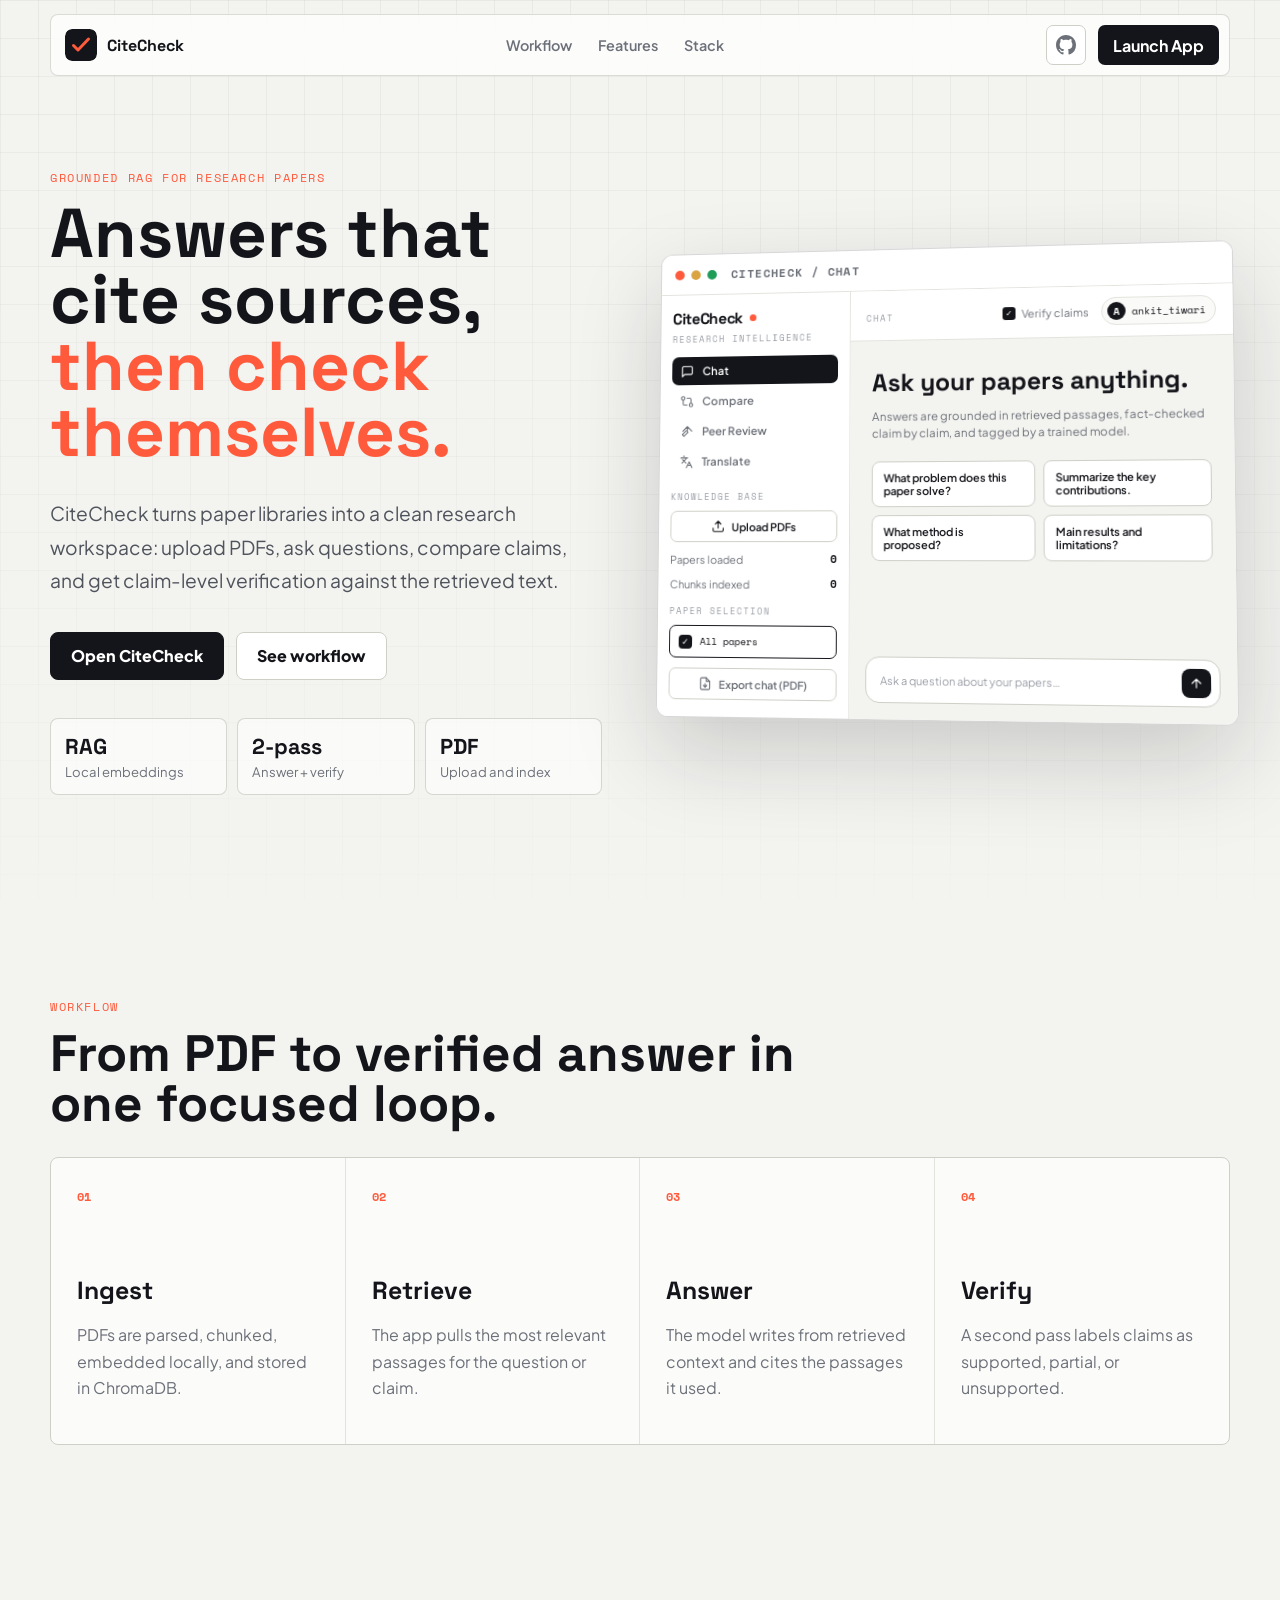
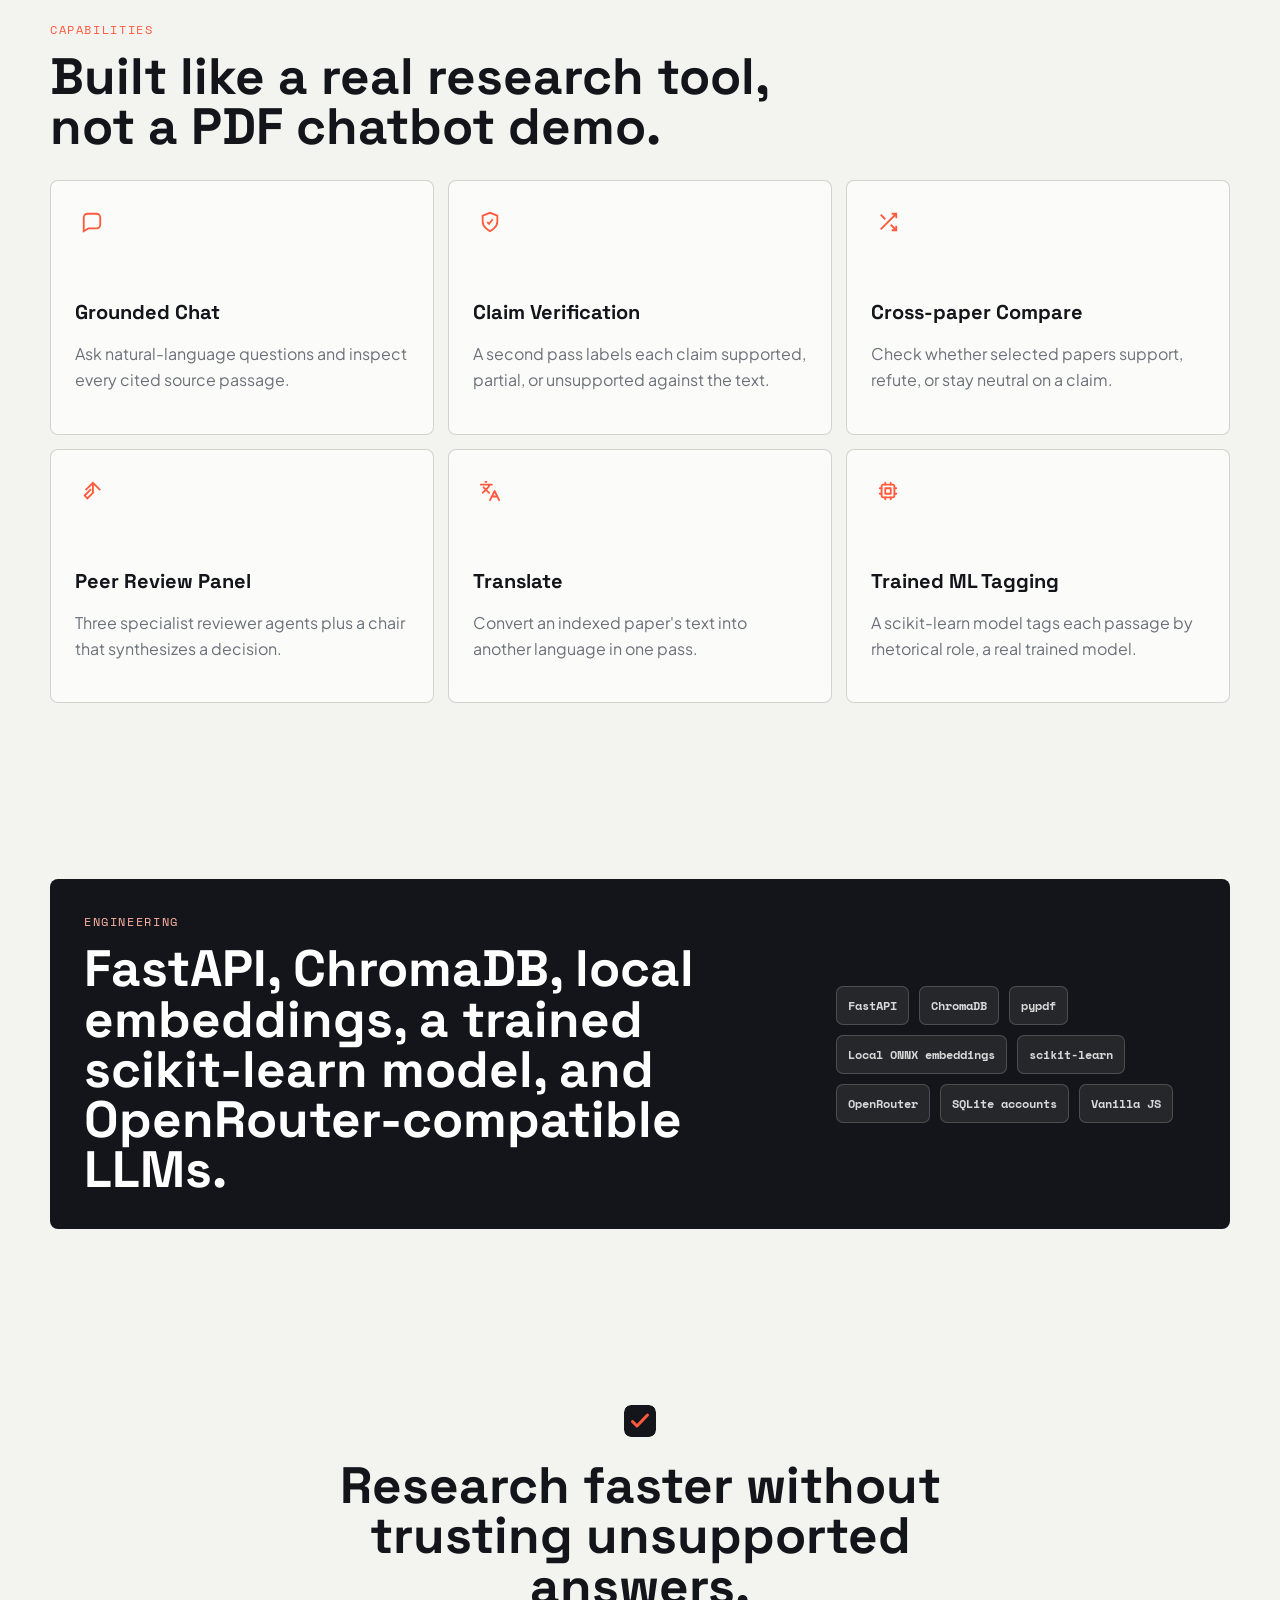
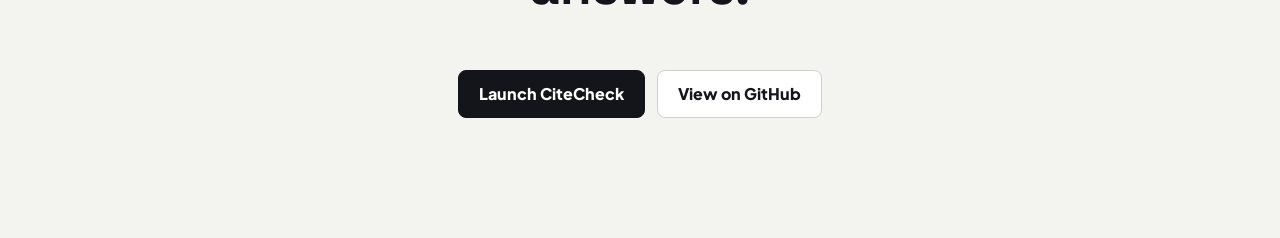
==== commit 7eb43a21: "Update app links to Render service and add workflow to keep service warm" ====
--- a/landing/index.html
+++ b/landing/index.html
@@ -27,7 +27,7 @@
         <a class="nav-gh" href="https://github.com/ankitkumartiwari-web/citecheck" target="_blank" rel="noreferrer" aria-label="View source on GitHub" title="GitHub repo">
           <svg width="20" height="20" viewBox="0 0 16 16" fill="currentColor" aria-hidden="true"><path d="M8 0C3.58 0 0 3.58 0 8c0 3.54 2.29 6.53 5.47 7.59.4.07.55-.17.55-.38 0-.19-.01-.82-.01-1.49-2.01.37-2.53-.49-2.69-.94-.09-.23-.48-.94-.82-1.13-.28-.15-.68-.52-.01-.53.63-.01 1.08.58 1.23.82.72 1.21 1.87.87 2.33.66.07-.52.28-.87.51-1.07-1.78-.2-3.64-.89-3.64-3.95 0-.87.31-1.59.82-2.15-.08-.2-.36-1.02.08-2.12 0 0 .67-.21 2.2.82.64-.18 1.32-.27 2-.27.68 0 1.36.09 2 .27 1.53-1.04 2.2-.82 2.2-.82.44 1.1.16 1.92.08 2.12.51.56.82 1.27.82 2.15 0 3.07-1.87 3.75-3.65 3.95.29.25.54.73.54 1.48 0 1.07-.01 1.93-.01 2.2 0 .21.15.46.55.38A8.013 8.013 0 0 0 16 8c0-4.42-3.58-8-8-8Z"></path></svg>
         </a>
-        <a class="nav-cta" href="https://citecheck.up.railway.app/" target="_blank" rel="noreferrer">Launch App</a>
+        <a class="nav-cta" href="https://citecheck-kqdr.onrender.com/" target="_blank" rel="noreferrer">Launch App</a>
       </div>
     </header>
 
@@ -41,7 +41,7 @@
             ask questions, compare claims, and get claim-level verification against the retrieved text.
           </p>
           <div class="hero-actions">
-            <a class="btn primary" href="https://citecheck.up.railway.app/" target="_blank" rel="noreferrer">Open CiteCheck</a>
+            <a class="btn primary" href="https://citecheck-kqdr.onrender.com/" target="_blank" rel="noreferrer">Open CiteCheck</a>
             <a class="btn secondary" href="#workflow">See workflow</a>
           </div>
           <div class="metric-row" aria-label="Project highlights">
@@ -206,7 +206,7 @@
         <img src="favicon.svg" alt="" />
         <h2>Research faster without trusting unsupported answers.</h2>
         <div class="hero-actions">
-          <a class="btn primary" href="https://citecheck.up.railway.app/" target="_blank" rel="noreferrer">Launch CiteCheck</a>
+          <a class="btn primary" href="https://citecheck-kqdr.onrender.com/" target="_blank" rel="noreferrer">Launch CiteCheck</a>
           <a class="btn secondary" href="https://github.com/ankitkumartiwari-web/citecheck" target="_blank" rel="noreferrer">View on GitHub</a>
         </div>
       </section>
